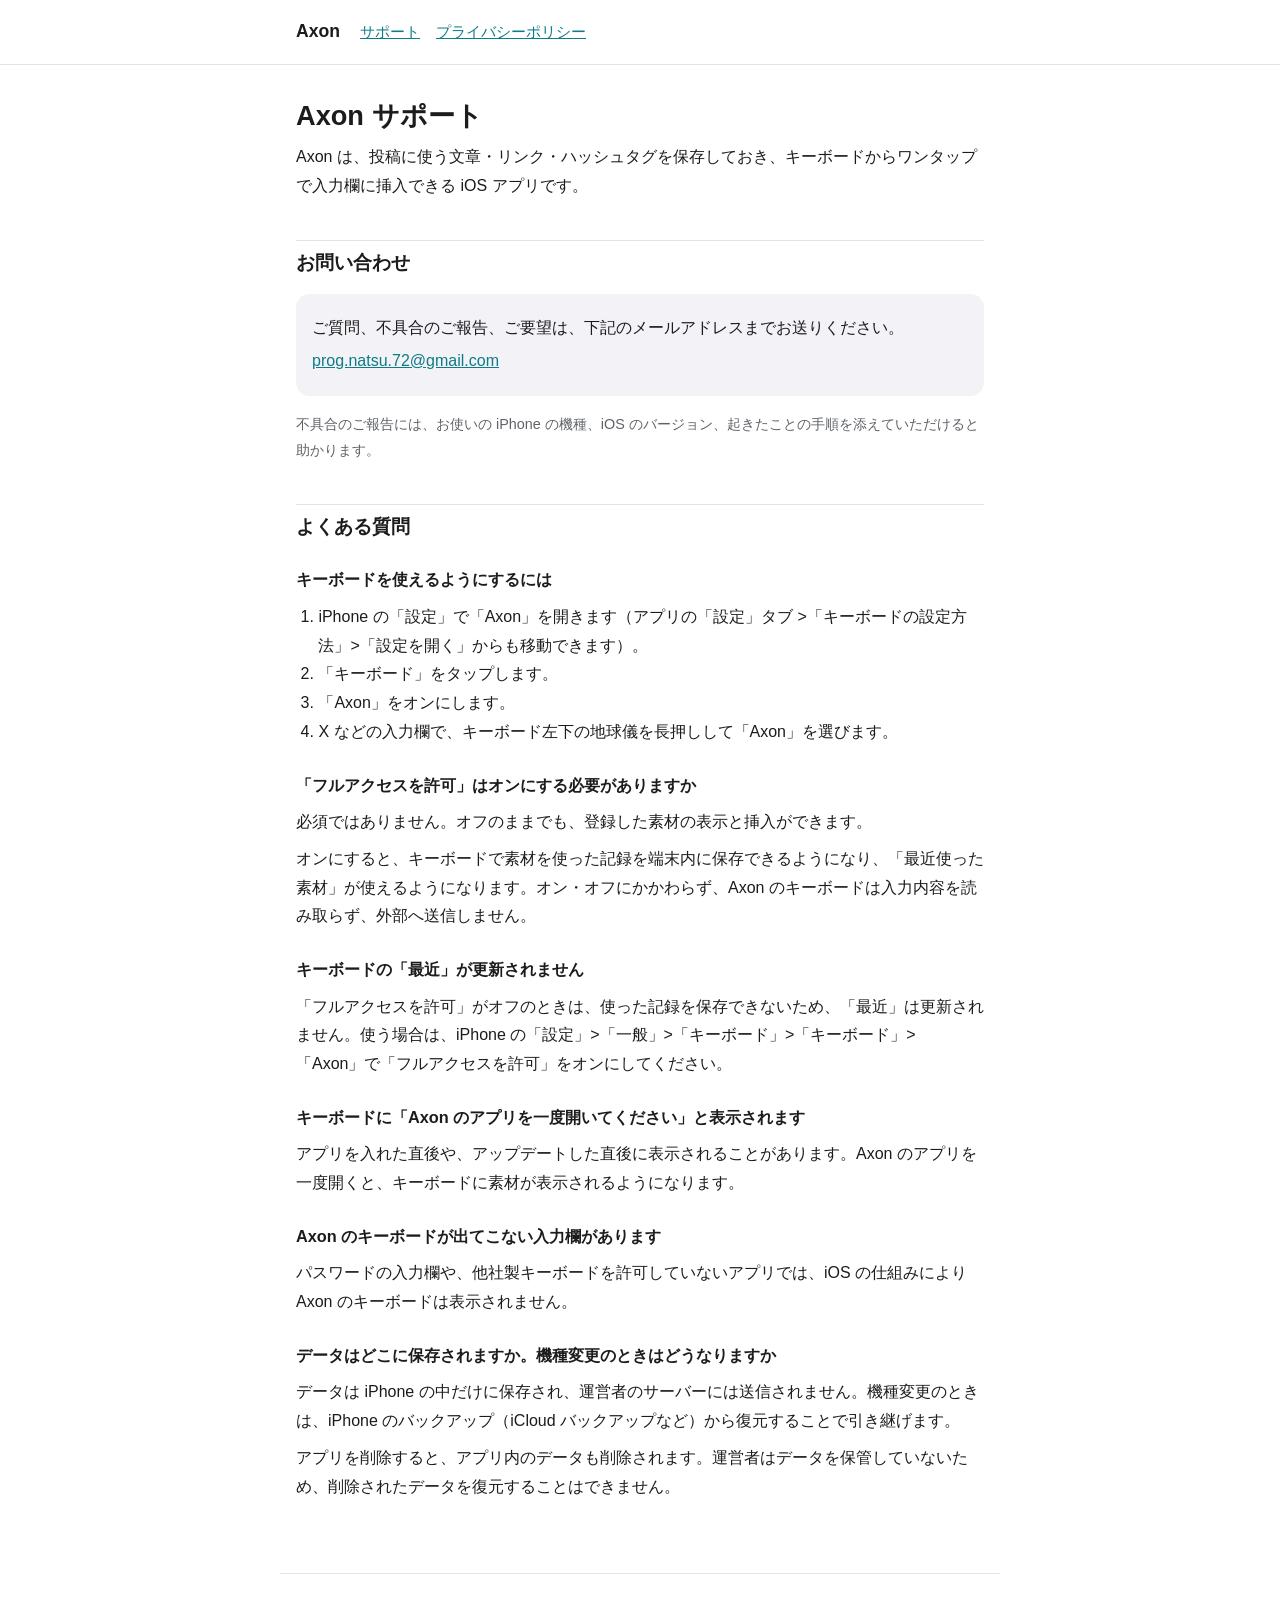
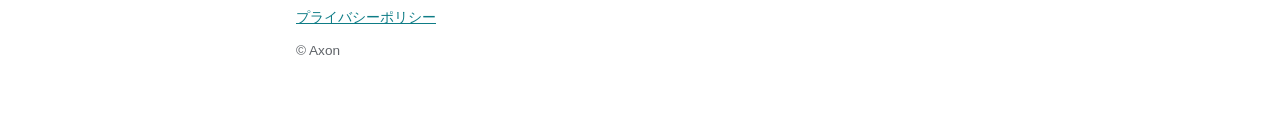
==== index.html @ 68b583a0 "サポートページとプライバシーポリシーを追加 Co-Authored-By: Claude Fable 5.2 <noreply@anthropic.com>" ====
<!doctype html>
<html lang="ja">
<head>
<meta charset="utf-8">
<meta name="viewport" content="width=device-width, initial-scale=1">
<title>Axon サポート</title>
<meta name="description" content="iOS アプリ Axon のサポートページ。お問い合わせ先と、よくある質問。">
<link rel="stylesheet" href="style.css">
</head>
<body>
<header class="site">
  <div class="inner">
    <a class="name" href="./">Axon</a>
    <nav>
      <a href="./">サポート</a>
      <a href="privacy/">プライバシーポリシー</a>
    </nav>
  </div>
</header>
<main>
  <h1>Axon サポート</h1>
  <p>Axon は、投稿に使う文章・リンク・ハッシュタグを保存しておき、キーボードからワンタップで入力欄に挿入できる iOS アプリです。</p>

  <h2>お問い合わせ</h2>
  <div class="card">
    <p>ご質問、不具合のご報告、ご要望は、下記のメールアドレスまでお送りください。</p>
    <p><a href="mailto:prog.natsu.72@gmail.com">prog.natsu.72@gmail.com</a></p>
  </div>
  <p class="meta">不具合のご報告には、お使いの iPhone の機種、iOS のバージョン、起きたことの手順を添えていただけると助かります。</p>

  <h2>よくある質問</h2>

  <h3>キーボードを使えるようにするには</h3>
  <ol>
    <li>iPhone の「設定」で「Axon」を開きます（アプリの「設定」タブ &gt;「キーボードの設定方法」&gt;「設定を開く」からも移動できます）。</li>
    <li>「キーボード」をタップします。</li>
    <li>「Axon」をオンにします。</li>
    <li>X などの入力欄で、キーボード左下の地球儀を長押しして「Axon」を選びます。</li>
  </ol>

  <h3>「フルアクセスを許可」はオンにする必要がありますか</h3>
  <p>必須ではありません。オフのままでも、登録した素材の表示と挿入ができます。</p>
  <p>オンにすると、キーボードで素材を使った記録を端末内に保存できるようになり、「最近使った素材」が使えるようになります。オン・オフにかかわらず、Axon のキーボードは入力内容を読み取らず、外部へ送信しません。</p>

  <h3>キーボードの「最近」が更新されません</h3>
  <p>「フルアクセスを許可」がオフのときは、使った記録を保存できないため、「最近」は更新されません。使う場合は、iPhone の「設定」&gt;「一般」&gt;「キーボード」&gt;「キーボード」&gt;「Axon」で「フルアクセスを許可」をオンにしてください。</p>

  <h3>キーボードに「Axon のアプリを一度開いてください」と表示されます</h3>
  <p>アプリを入れた直後や、アップデートした直後に表示されることがあります。Axon のアプリを一度開くと、キーボードに素材が表示されるようになります。</p>

  <h3>Axon のキーボードが出てこない入力欄があります</h3>
  <p>パスワードの入力欄や、他社製キーボードを許可していないアプリでは、iOS の仕組みにより Axon のキーボードは表示されません。</p>

  <h3>データはどこに保存されますか。機種変更のときはどうなりますか</h3>
  <p>データは iPhone の中だけに保存され、運営者のサーバーには送信されません。機種変更のときは、iPhone のバックアップ（iCloud バックアップなど）から復元することで引き継げます。</p>
  <p>アプリを削除すると、アプリ内のデータも削除されます。運営者はデータを保管していないため、削除されたデータを復元することはできません。</p>
</main>
<footer>
  <p><a href="privacy/">プライバシーポリシー</a></p>
  <p>&copy; Axon</p>
</footer>
</body>
</html>
---- style.css ----
:root {
  --bg: #ffffff;
  --surface: #f2f2f7;
  --text: #1c1c1e;
  --muted: #5f6368;
  --accent: #0e7c86;
  --border: #e3e3e8;
}
@media (prefers-color-scheme: dark) {
  :root {
    --bg: #111113;
    --surface: #1c1c1e;
    --text: #f2f2f7;
    --muted: #a1a1a8;
    --accent: #4fd1c5;
    --border: #2c2c2e;
  }
}
* { box-sizing: border-box; }
body {
  margin: 0;
  background: var(--bg);
  color: var(--text);
  font-family: -apple-system, BlinkMacSystemFont, "Hiragino Sans", "Noto Sans JP", "Yu Gothic", sans-serif;
  line-height: 1.8;
  -webkit-text-size-adjust: 100%;
}
main { max-width: 720px; margin: 0 auto; padding: 32px 16px 64px; }
header.site { border-bottom: 1px solid var(--border); }
header.site .inner { max-width: 720px; margin: 0 auto; padding: 16px; display: flex; gap: 20px; align-items: baseline; flex-wrap: wrap; }
header.site .name { font-weight: 700; font-size: 1.1rem; color: var(--text); text-decoration: none; }
header.site nav { display: flex; gap: 16px; font-size: 0.95rem; }
a { color: var(--accent); }
h1 { font-size: 1.7rem; line-height: 1.4; margin: 0 0 8px; }
h2 { font-size: 1.2rem; line-height: 1.5; margin: 40px 0 8px; padding-top: 8px; border-top: 1px solid var(--border); }
h3 { font-size: 1.02rem; margin: 24px 0 4px; }
p, ul, ol { margin: 8px 0; }
ul, ol { padding-left: 1.4em; }
.meta { color: var(--muted); font-size: 0.9rem; }
.card { background: var(--surface); border-radius: 14px; padding: 16px; margin: 16px 0; }
.card p { margin: 4px 0; }
footer { max-width: 720px; margin: 0 auto; padding: 24px 16px 48px; color: var(--muted); font-size: 0.85rem; border-top: 1px solid var(--border); }
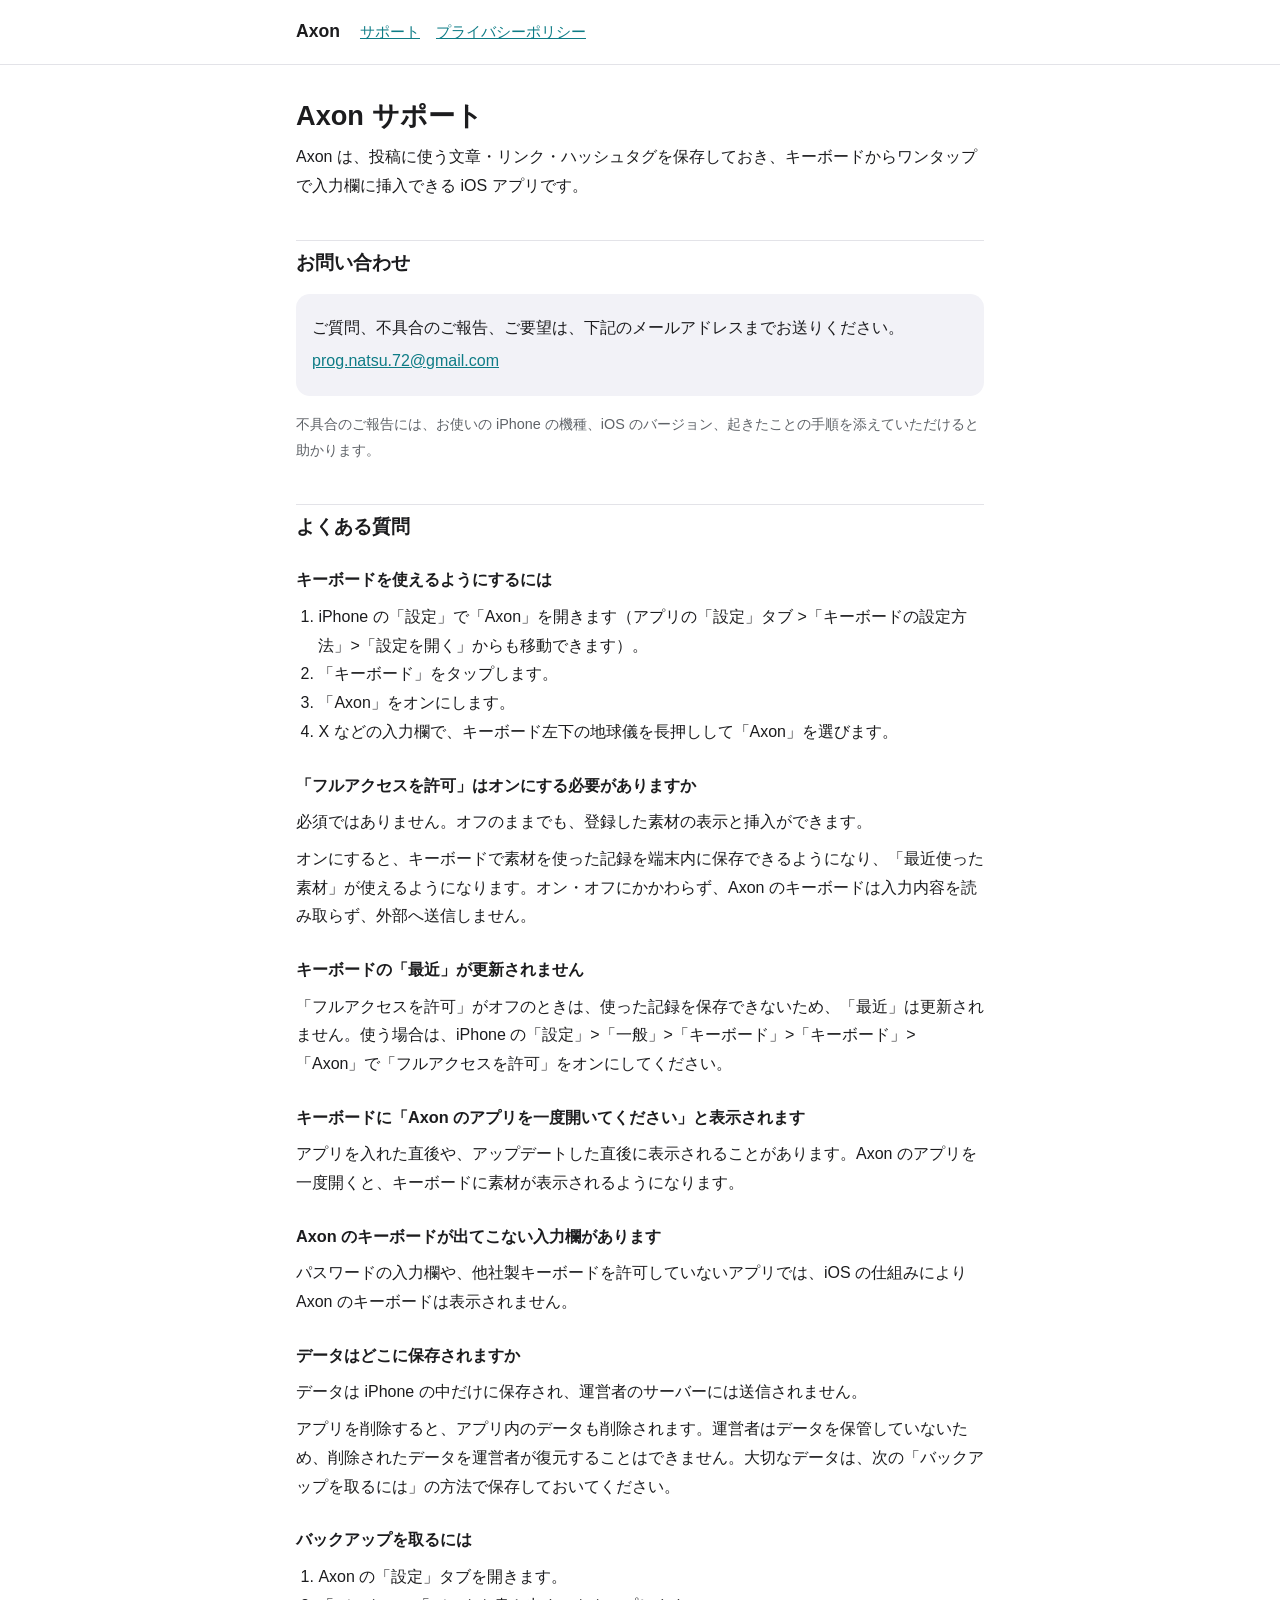
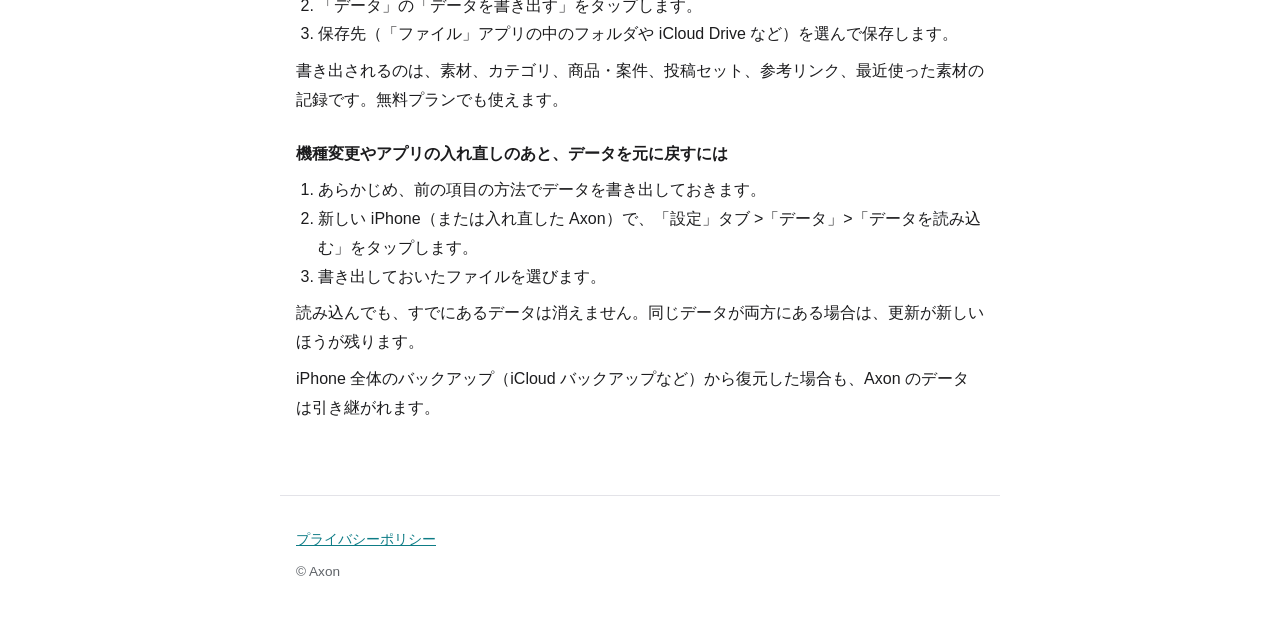
==== commit b1cf6e4d: "データの書き出しと読み込みの案内を追加 - サポート: バックアップの取り方と、機種変更・入れ直し後の戻し方 - プライバシーポリシー: 書き出したファイルの取り扱いの項目を追加  Co-Author" ====
--- a/index.html
+++ b/index.html
@@ -51,9 +51,26 @@
   <h3>Axon のキーボードが出てこない入力欄があります</h3>
   <p>パスワードの入力欄や、他社製キーボードを許可していないアプリでは、iOS の仕組みにより Axon のキーボードは表示されません。</p>
 
-  <h3>データはどこに保存されますか。機種変更のときはどうなりますか</h3>
-  <p>データは iPhone の中だけに保存され、運営者のサーバーには送信されません。機種変更のときは、iPhone のバックアップ（iCloud バックアップなど）から復元することで引き継げます。</p>
-  <p>アプリを削除すると、アプリ内のデータも削除されます。運営者はデータを保管していないため、削除されたデータを復元することはできません。</p>
+  <h3>データはどこに保存されますか</h3>
+  <p>データは iPhone の中だけに保存され、運営者のサーバーには送信されません。</p>
+  <p>アプリを削除すると、アプリ内のデータも削除されます。運営者はデータを保管していないため、削除されたデータを運営者が復元することはできません。大切なデータは、次の「バックアップを取るには」の方法で保存しておいてください。</p>
+
+  <h3>バックアップを取るには</h3>
+  <ol>
+    <li>Axon の「設定」タブを開きます。</li>
+    <li>「データ」の「データを書き出す」をタップします。</li>
+    <li>保存先（「ファイル」アプリの中のフォルダや iCloud Drive など）を選んで保存します。</li>
+  </ol>
+  <p>書き出されるのは、素材、カテゴリ、商品・案件、投稿セット、参考リンク、最近使った素材の記録です。無料プランでも使えます。</p>
+
+  <h3>機種変更やアプリの入れ直しのあと、データを元に戻すには</h3>
+  <ol>
+    <li>あらかじめ、前の項目の方法でデータを書き出しておきます。</li>
+    <li>新しい iPhone（または入れ直した Axon）で、「設定」タブ &gt;「データ」&gt;「データを読み込む」をタップします。</li>
+    <li>書き出しておいたファイルを選びます。</li>
+  </ol>
+  <p>読み込んでも、すでにあるデータは消えません。同じデータが両方にある場合は、更新が新しいほうが残ります。</p>
+  <p>iPhone 全体のバックアップ（iCloud バックアップなど）から復元した場合も、Axon のデータは引き継がれます。</p>
 </main>
 <footer>
   <p><a href="privacy/">プライバシーポリシー</a></p>
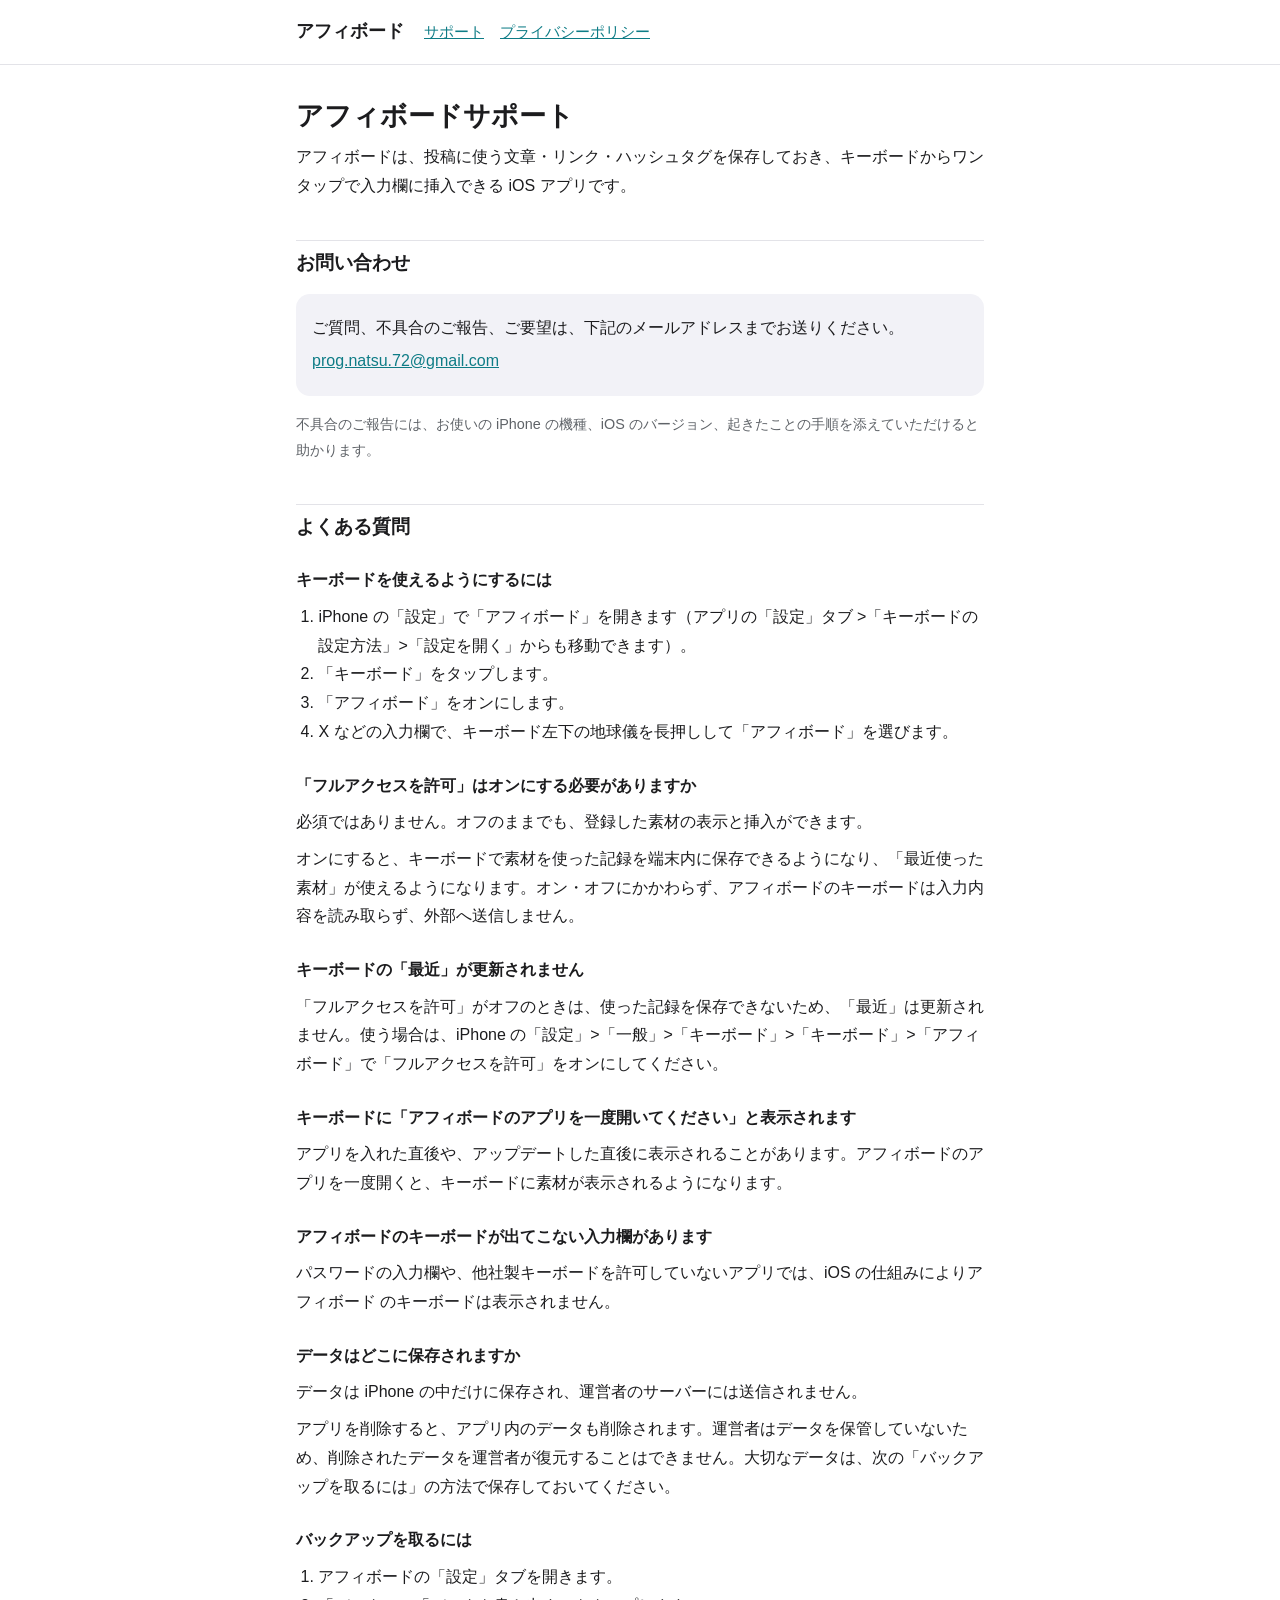
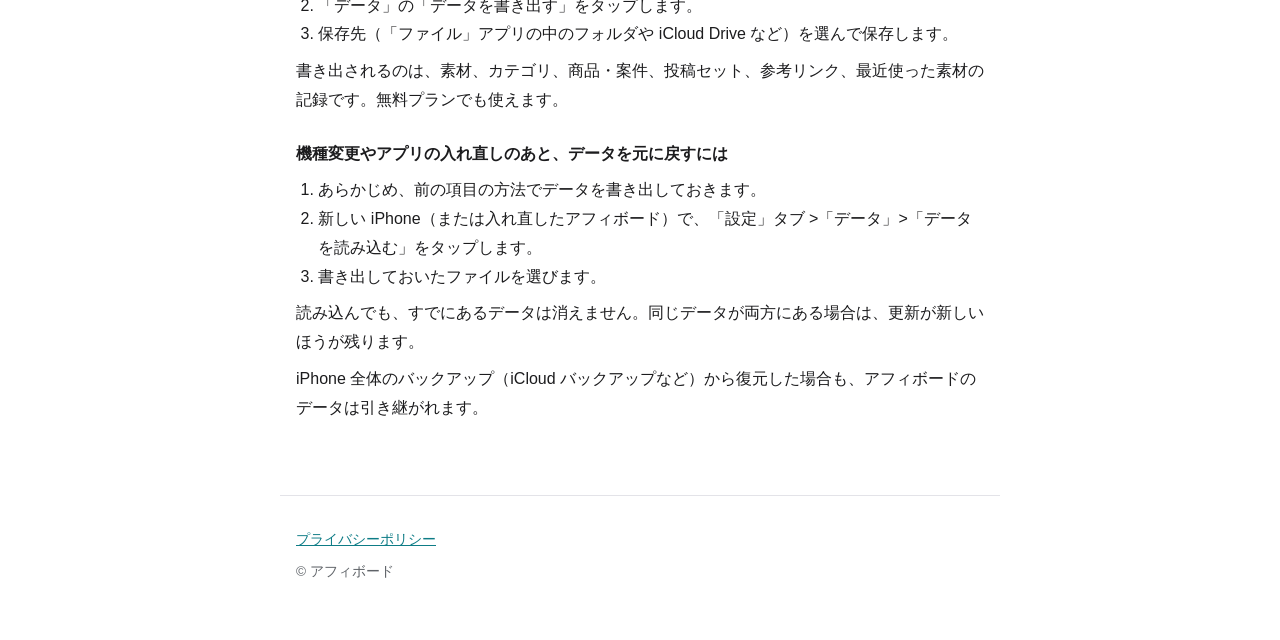
==== commit a84354b9: "アプリ名をアフィボードに変更 Co-Authored-By: Claude Fable 5.2 <noreply@anthropic.com>" ====
--- a/index.html
+++ b/index.html
@@ -3,14 +3,14 @@
 <head>
 <meta charset="utf-8">
 <meta name="viewport" content="width=device-width, initial-scale=1">
-<title>Axon サポート</title>
-<meta name="description" content="iOS アプリ Axon のサポートページ。お問い合わせ先と、よくある質問。">
+<title>アフィボードサポート</title>
+<meta name="description" content="iOS アプリアフィボード のサポートページ。お問い合わせ先と、よくある質問。">
 <link rel="stylesheet" href="style.css">
 </head>
 <body>
 <header class="site">
   <div class="inner">
-    <a class="name" href="./">Axon</a>
+    <a class="name" href="./">アフィボード</a>
     <nav>
       <a href="./">サポート</a>
       <a href="privacy/">プライバシーポリシー</a>
@@ -18,8 +18,8 @@
   </div>
 </header>
 <main>
-  <h1>Axon サポート</h1>
-  <p>Axon は、投稿に使う文章・リンク・ハッシュタグを保存しておき、キーボードからワンタップで入力欄に挿入できる iOS アプリです。</p>
+  <h1>アフィボードサポート</h1>
+  <p>アフィボードは、投稿に使う文章・リンク・ハッシュタグを保存しておき、キーボードからワンタップで入力欄に挿入できる iOS アプリです。</p>
 
   <h2>お問い合わせ</h2>
   <div class="card">
@@ -32,24 +32,24 @@
 
   <h3>キーボードを使えるようにするには</h3>
   <ol>
-    <li>iPhone の「設定」で「Axon」を開きます（アプリの「設定」タブ &gt;「キーボードの設定方法」&gt;「設定を開く」からも移動できます）。</li>
+    <li>iPhone の「設定」で「アフィボード」を開きます（アプリの「設定」タブ &gt;「キーボードの設定方法」&gt;「設定を開く」からも移動できます）。</li>
     <li>「キーボード」をタップします。</li>
-    <li>「Axon」をオンにします。</li>
-    <li>X などの入力欄で、キーボード左下の地球儀を長押しして「Axon」を選びます。</li>
+    <li>「アフィボード」をオンにします。</li>
+    <li>X などの入力欄で、キーボード左下の地球儀を長押しして「アフィボード」を選びます。</li>
   </ol>
 
   <h3>「フルアクセスを許可」はオンにする必要がありますか</h3>
   <p>必須ではありません。オフのままでも、登録した素材の表示と挿入ができます。</p>
-  <p>オンにすると、キーボードで素材を使った記録を端末内に保存できるようになり、「最近使った素材」が使えるようになります。オン・オフにかかわらず、Axon のキーボードは入力内容を読み取らず、外部へ送信しません。</p>
+  <p>オンにすると、キーボードで素材を使った記録を端末内に保存できるようになり、「最近使った素材」が使えるようになります。オン・オフにかかわらず、アフィボードのキーボードは入力内容を読み取らず、外部へ送信しません。</p>
 
   <h3>キーボードの「最近」が更新されません</h3>
-  <p>「フルアクセスを許可」がオフのときは、使った記録を保存できないため、「最近」は更新されません。使う場合は、iPhone の「設定」&gt;「一般」&gt;「キーボード」&gt;「キーボード」&gt;「Axon」で「フルアクセスを許可」をオンにしてください。</p>
+  <p>「フルアクセスを許可」がオフのときは、使った記録を保存できないため、「最近」は更新されません。使う場合は、iPhone の「設定」&gt;「一般」&gt;「キーボード」&gt;「キーボード」&gt;「アフィボード」で「フルアクセスを許可」をオンにしてください。</p>
 
-  <h3>キーボードに「Axon のアプリを一度開いてください」と表示されます</h3>
-  <p>アプリを入れた直後や、アップデートした直後に表示されることがあります。Axon のアプリを一度開くと、キーボードに素材が表示されるようになります。</p>
+  <h3>キーボードに「アフィボードのアプリを一度開いてください」と表示されます</h3>
+  <p>アプリを入れた直後や、アップデートした直後に表示されることがあります。アフィボードのアプリを一度開くと、キーボードに素材が表示されるようになります。</p>
 
-  <h3>Axon のキーボードが出てこない入力欄があります</h3>
-  <p>パスワードの入力欄や、他社製キーボードを許可していないアプリでは、iOS の仕組みにより Axon のキーボードは表示されません。</p>
+  <h3>アフィボードのキーボードが出てこない入力欄があります</h3>
+  <p>パスワードの入力欄や、他社製キーボードを許可していないアプリでは、iOS の仕組みによりアフィボード のキーボードは表示されません。</p>
 
   <h3>データはどこに保存されますか</h3>
   <p>データは iPhone の中だけに保存され、運営者のサーバーには送信されません。</p>
@@ -57,7 +57,7 @@
 
   <h3>バックアップを取るには</h3>
   <ol>
-    <li>Axon の「設定」タブを開きます。</li>
+    <li>アフィボードの「設定」タブを開きます。</li>
     <li>「データ」の「データを書き出す」をタップします。</li>
     <li>保存先（「ファイル」アプリの中のフォルダや iCloud Drive など）を選んで保存します。</li>
   </ol>
@@ -66,15 +66,15 @@
   <h3>機種変更やアプリの入れ直しのあと、データを元に戻すには</h3>
   <ol>
     <li>あらかじめ、前の項目の方法でデータを書き出しておきます。</li>
-    <li>新しい iPhone（または入れ直した Axon）で、「設定」タブ &gt;「データ」&gt;「データを読み込む」をタップします。</li>
+    <li>新しい iPhone（または入れ直したアフィボード）で、「設定」タブ &gt;「データ」&gt;「データを読み込む」をタップします。</li>
     <li>書き出しておいたファイルを選びます。</li>
   </ol>
   <p>読み込んでも、すでにあるデータは消えません。同じデータが両方にある場合は、更新が新しいほうが残ります。</p>
-  <p>iPhone 全体のバックアップ（iCloud バックアップなど）から復元した場合も、Axon のデータは引き継がれます。</p>
+  <p>iPhone 全体のバックアップ（iCloud バックアップなど）から復元した場合も、アフィボードのデータは引き継がれます。</p>
 </main>
 <footer>
   <p><a href="privacy/">プライバシーポリシー</a></p>
-  <p>&copy; Axon</p>
+  <p>&copy; アフィボード</p>
 </footer>
 </body>
 </html>
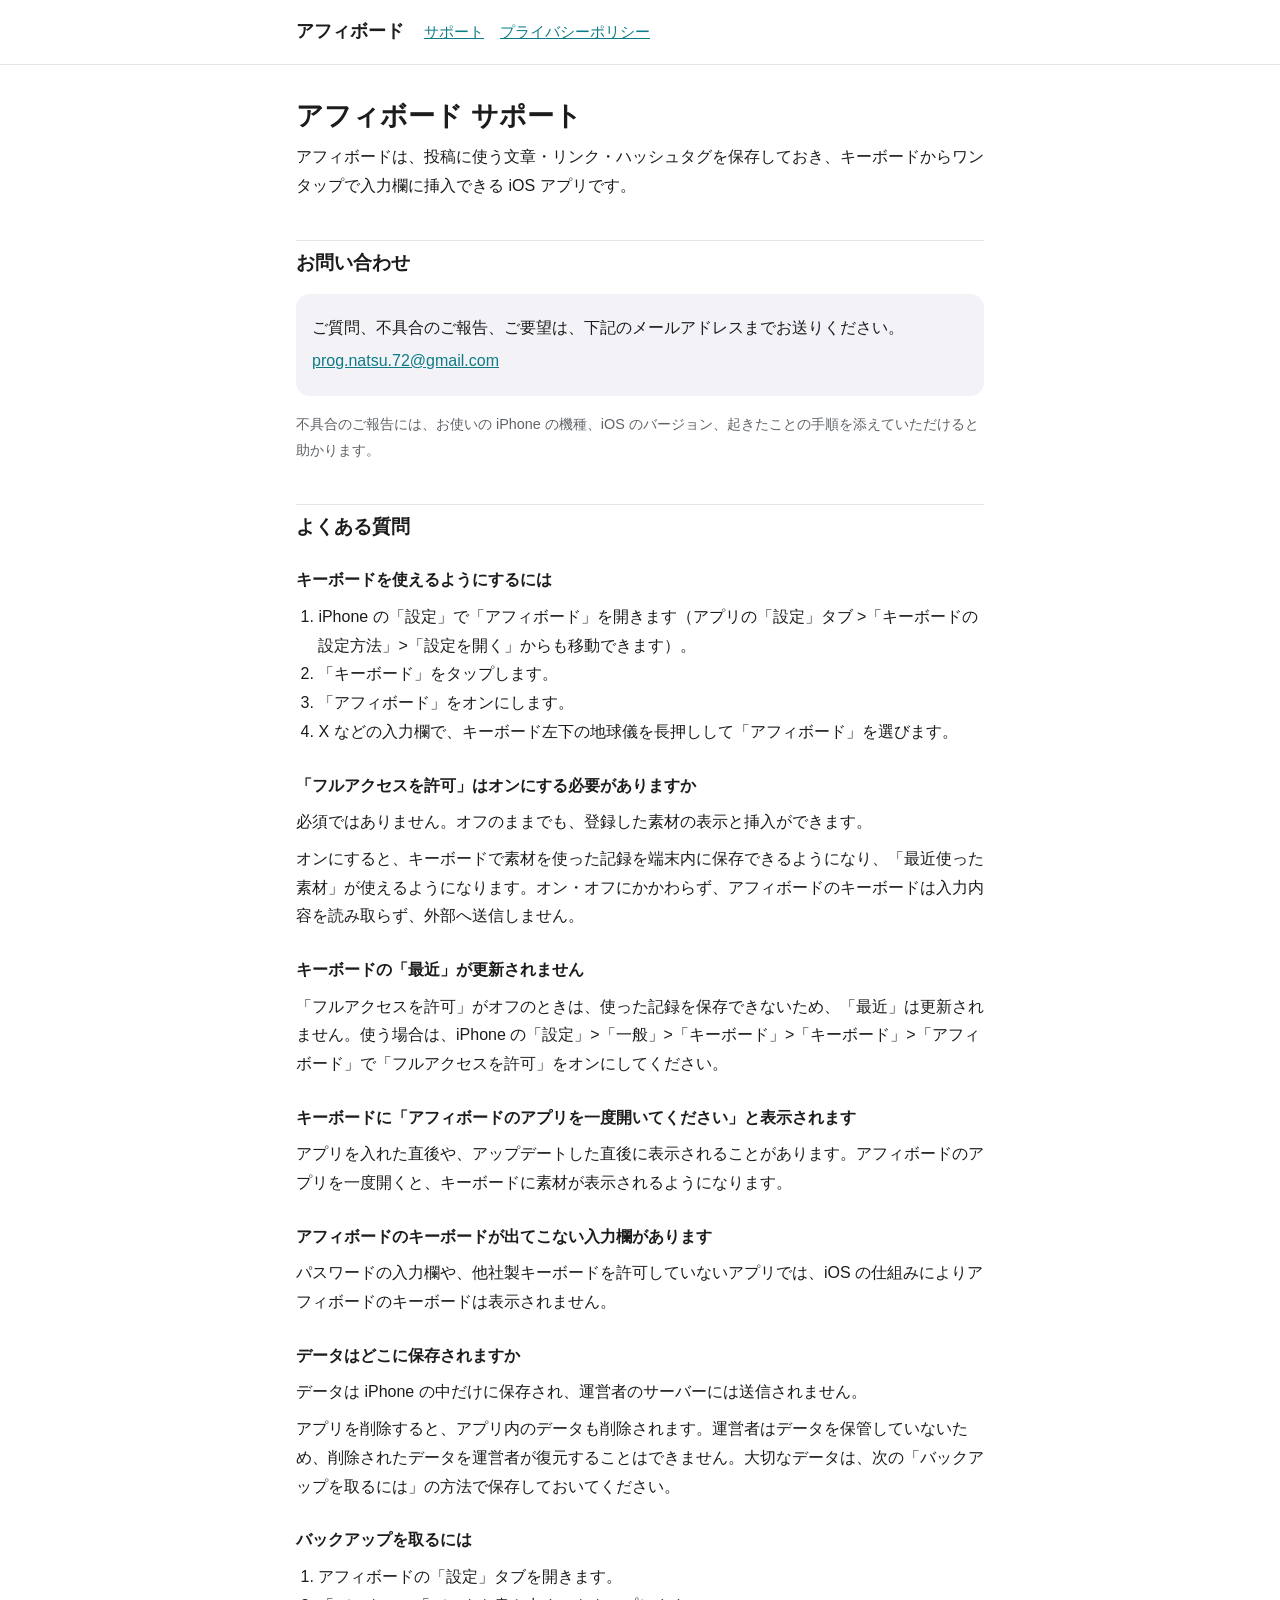
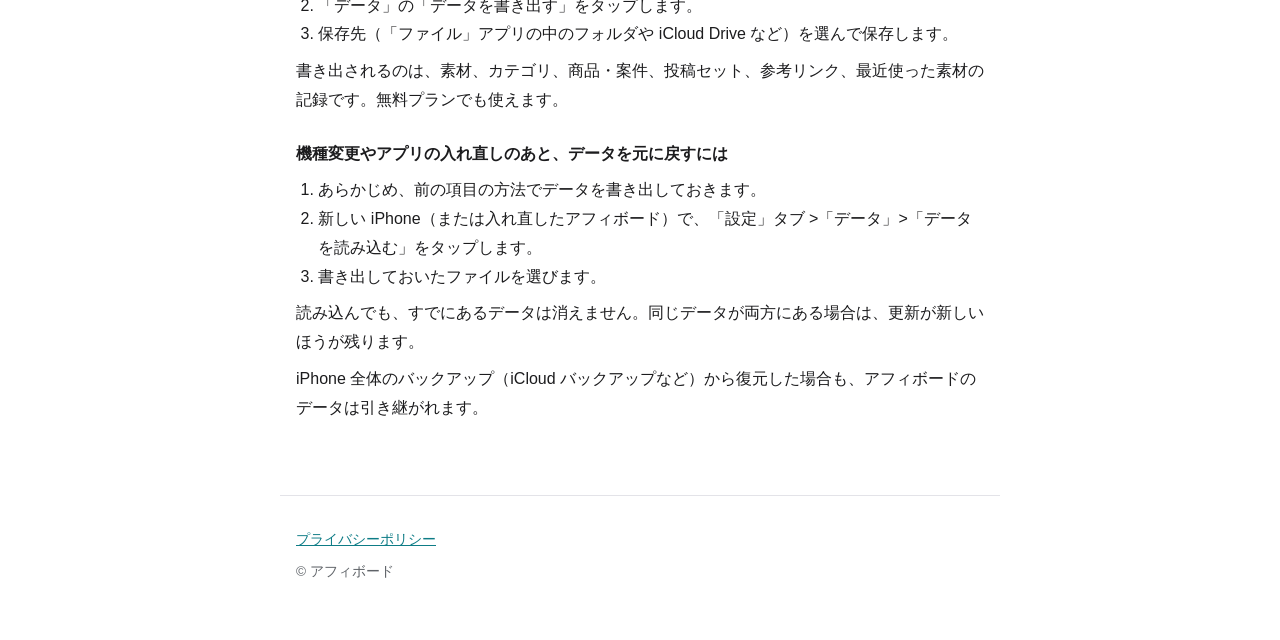
==== commit 88654a44: "文言の空白を整える Co-Authored-By: Claude Fable 5.2 <noreply@anthropic.com>" ====
--- a/index.html
+++ b/index.html
@@ -3,8 +3,8 @@
 <head>
 <meta charset="utf-8">
 <meta name="viewport" content="width=device-width, initial-scale=1">
-<title>アフィボードサポート</title>
-<meta name="description" content="iOS アプリアフィボード のサポートページ。お問い合わせ先と、よくある質問。">
+<title>アフィボード サポート</title>
+<meta name="description" content="iOS アプリ「アフィボード」のサポートページ。お問い合わせ先と、よくある質問。">
 <link rel="stylesheet" href="style.css">
 </head>
 <body>
@@ -18,7 +18,7 @@
   </div>
 </header>
 <main>
-  <h1>アフィボードサポート</h1>
+  <h1>アフィボード サポート</h1>
   <p>アフィボードは、投稿に使う文章・リンク・ハッシュタグを保存しておき、キーボードからワンタップで入力欄に挿入できる iOS アプリです。</p>
 
   <h2>お問い合わせ</h2>
@@ -49,7 +49,7 @@
   <p>アプリを入れた直後や、アップデートした直後に表示されることがあります。アフィボードのアプリを一度開くと、キーボードに素材が表示されるようになります。</p>
 
   <h3>アフィボードのキーボードが出てこない入力欄があります</h3>
-  <p>パスワードの入力欄や、他社製キーボードを許可していないアプリでは、iOS の仕組みによりアフィボード のキーボードは表示されません。</p>
+  <p>パスワードの入力欄や、他社製キーボードを許可していないアプリでは、iOS の仕組みによりアフィボードのキーボードは表示されません。</p>
 
   <h3>データはどこに保存されますか</h3>
   <p>データは iPhone の中だけに保存され、運営者のサーバーには送信されません。</p>
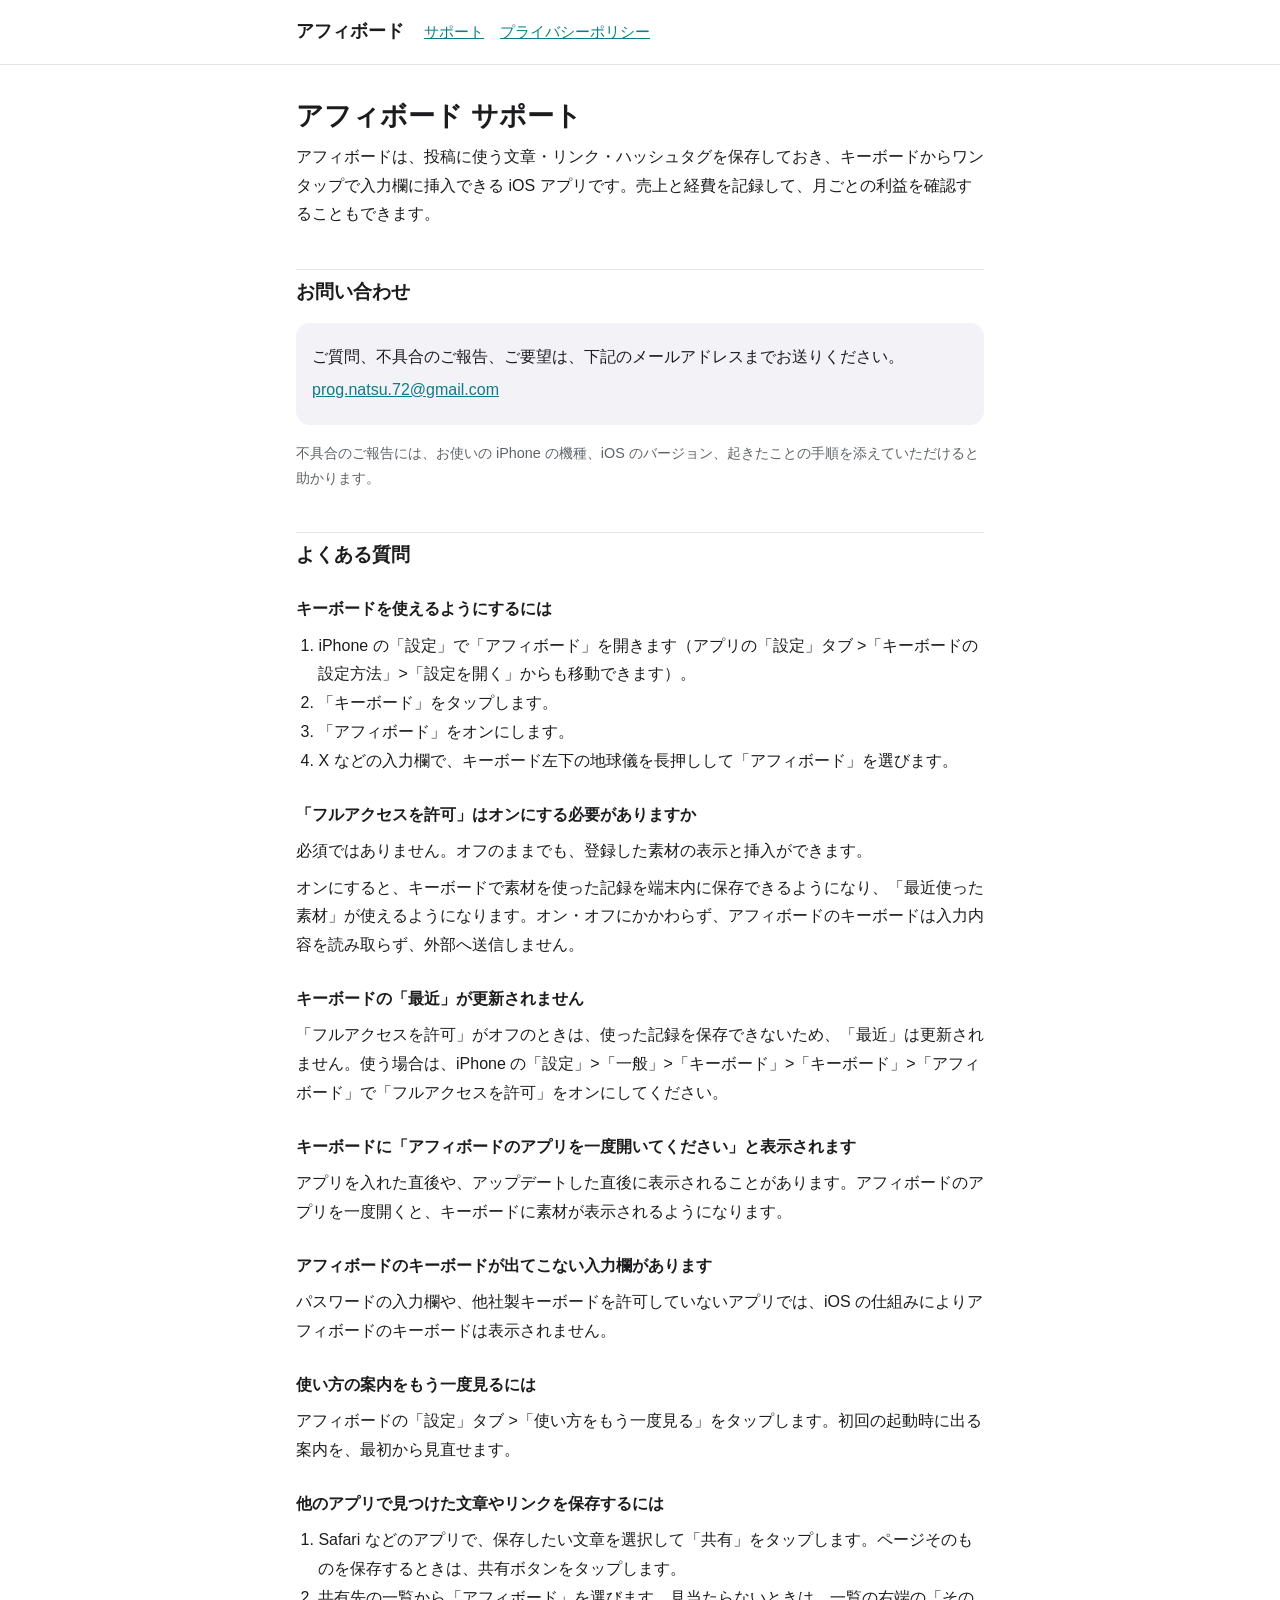
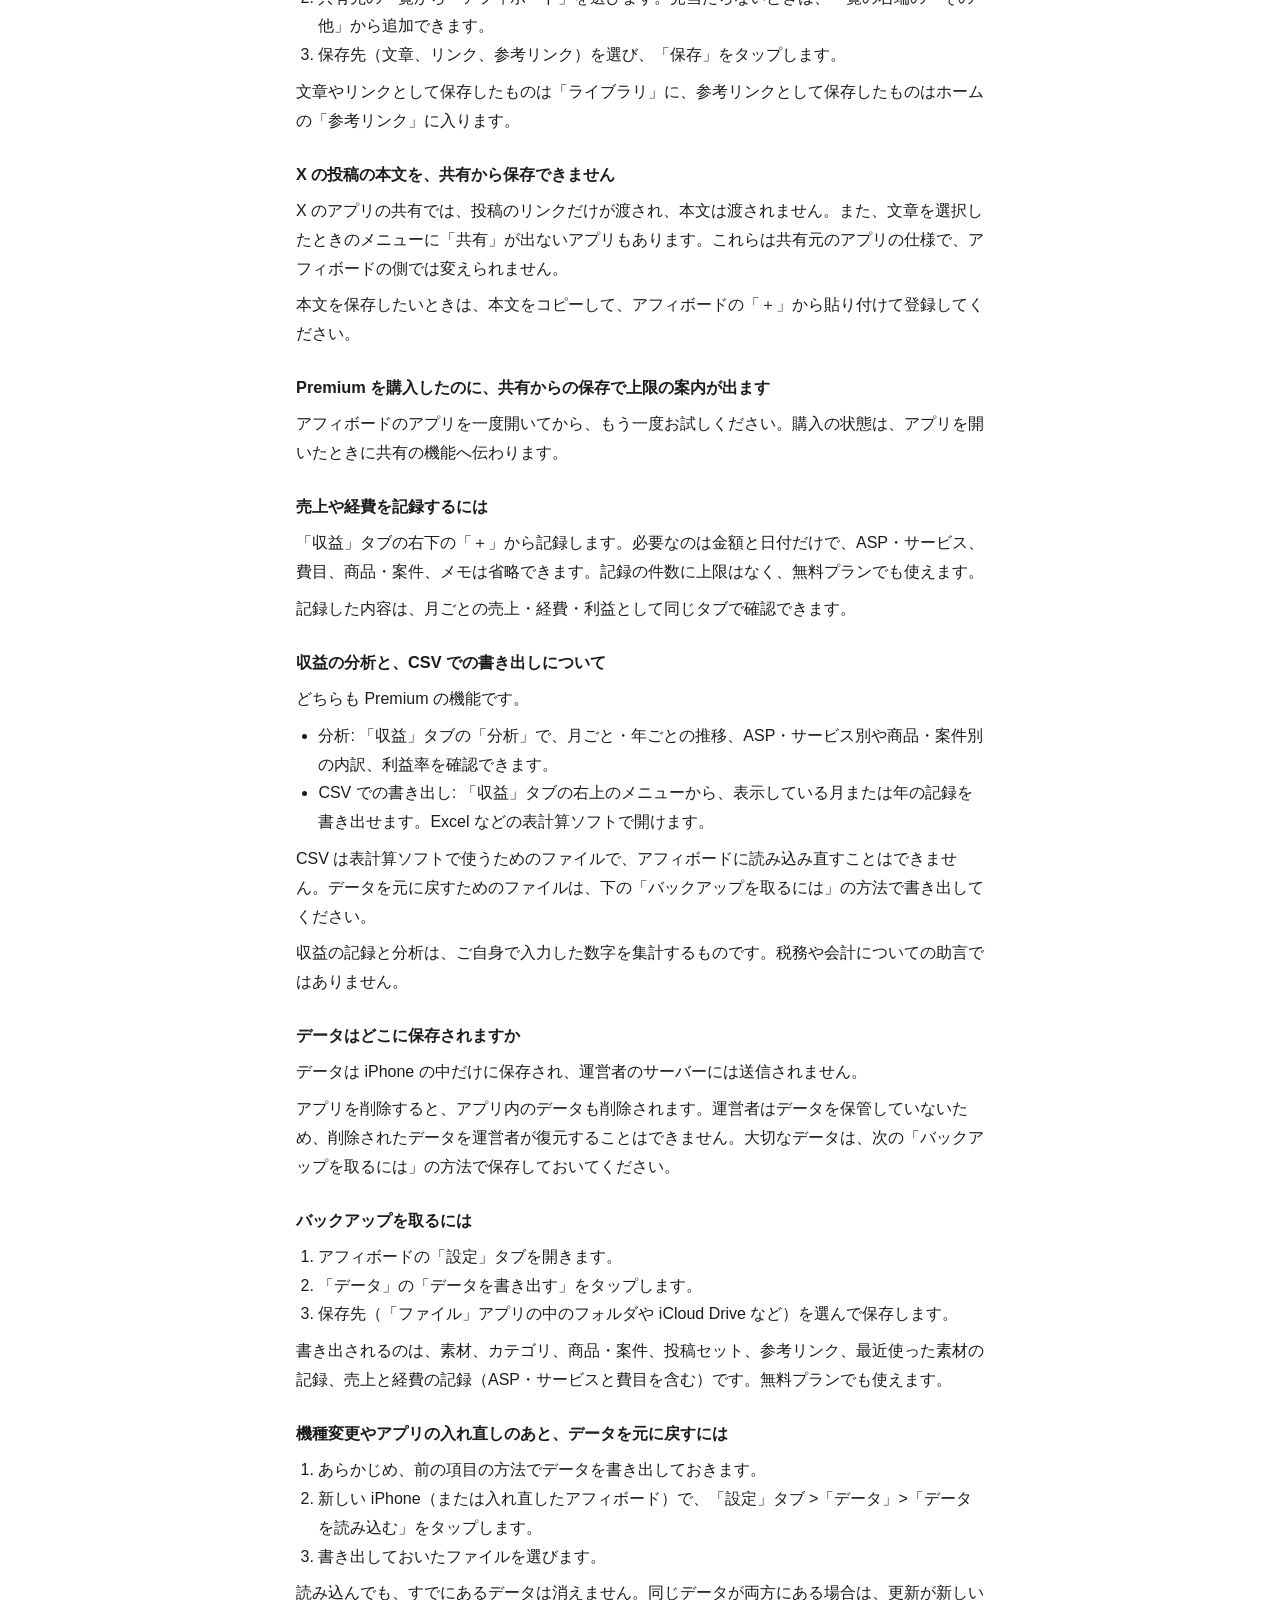
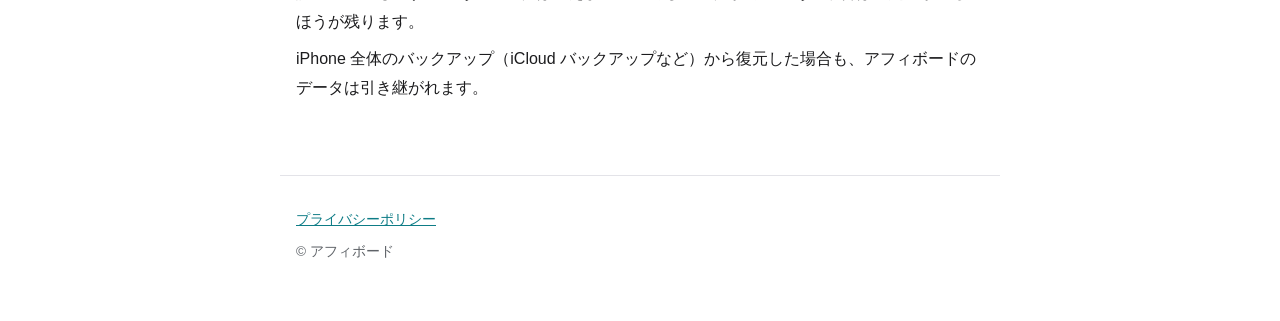
==== commit 22600be7: "共有からの取り込みと、収益の記録・分析について追記 プライバシーポリシー: - 端末内に保存する情報に、共有から保存した文章とリンク、売上と経費の記録を追加 - 「他のアプリからの共有について」を新設" ====
--- a/index.html
+++ b/index.html
@@ -19,7 +19,7 @@
 </header>
 <main>
   <h1>アフィボード サポート</h1>
-  <p>アフィボードは、投稿に使う文章・リンク・ハッシュタグを保存しておき、キーボードからワンタップで入力欄に挿入できる iOS アプリです。</p>
+  <p>アフィボードは、投稿に使う文章・リンク・ハッシュタグを保存しておき、キーボードからワンタップで入力欄に挿入できる iOS アプリです。売上と経費を記録して、月ごとの利益を確認することもできます。</p>
 
   <h2>お問い合わせ</h2>
   <div class="card">
@@ -51,6 +51,37 @@
   <h3>アフィボードのキーボードが出てこない入力欄があります</h3>
   <p>パスワードの入力欄や、他社製キーボードを許可していないアプリでは、iOS の仕組みによりアフィボードのキーボードは表示されません。</p>
 
+  <h3>使い方の案内をもう一度見るには</h3>
+  <p>アフィボードの「設定」タブ &gt;「使い方をもう一度見る」をタップします。初回の起動時に出る案内を、最初から見直せます。</p>
+
+  <h3>他のアプリで見つけた文章やリンクを保存するには</h3>
+  <ol>
+    <li>Safari などのアプリで、保存したい文章を選択して「共有」をタップします。ページそのものを保存するときは、共有ボタンをタップします。</li>
+    <li>共有先の一覧から「アフィボード」を選びます。見当たらないときは、一覧の右端の「その他」から追加できます。</li>
+    <li>保存先（文章、リンク、参考リンク）を選び、「保存」をタップします。</li>
+  </ol>
+  <p>文章やリンクとして保存したものは「ライブラリ」に、参考リンクとして保存したものはホームの「参考リンク」に入ります。</p>
+
+  <h3>X の投稿の本文を、共有から保存できません</h3>
+  <p>X のアプリの共有では、投稿のリンクだけが渡され、本文は渡されません。また、文章を選択したときのメニューに「共有」が出ないアプリもあります。これらは共有元のアプリの仕様で、アフィボードの側では変えられません。</p>
+  <p>本文を保存したいときは、本文をコピーして、アフィボードの「＋」から貼り付けて登録してください。</p>
+
+  <h3>Premium を購入したのに、共有からの保存で上限の案内が出ます</h3>
+  <p>アフィボードのアプリを一度開いてから、もう一度お試しください。購入の状態は、アプリを開いたときに共有の機能へ伝わります。</p>
+
+  <h3>売上や経費を記録するには</h3>
+  <p>「収益」タブの右下の「＋」から記録します。必要なのは金額と日付だけで、ASP・サービス、費目、商品・案件、メモは省略できます。記録の件数に上限はなく、無料プランでも使えます。</p>
+  <p>記録した内容は、月ごとの売上・経費・利益として同じタブで確認できます。</p>
+
+  <h3>収益の分析と、CSV での書き出しについて</h3>
+  <p>どちらも Premium の機能です。</p>
+  <ul>
+    <li>分析: 「収益」タブの「分析」で、月ごと・年ごとの推移、ASP・サービス別や商品・案件別の内訳、利益率を確認できます。</li>
+    <li>CSV での書き出し: 「収益」タブの右上のメニューから、表示している月または年の記録を書き出せます。Excel などの表計算ソフトで開けます。</li>
+  </ul>
+  <p>CSV は表計算ソフトで使うためのファイルで、アフィボードに読み込み直すことはできません。データを元に戻すためのファイルは、下の「バックアップを取るには」の方法で書き出してください。</p>
+  <p>収益の記録と分析は、ご自身で入力した数字を集計するものです。税務や会計についての助言ではありません。</p>
+
   <h3>データはどこに保存されますか</h3>
   <p>データは iPhone の中だけに保存され、運営者のサーバーには送信されません。</p>
   <p>アプリを削除すると、アプリ内のデータも削除されます。運営者はデータを保管していないため、削除されたデータを運営者が復元することはできません。大切なデータは、次の「バックアップを取るには」の方法で保存しておいてください。</p>
@@ -61,7 +92,7 @@
     <li>「データ」の「データを書き出す」をタップします。</li>
     <li>保存先（「ファイル」アプリの中のフォルダや iCloud Drive など）を選んで保存します。</li>
   </ol>
-  <p>書き出されるのは、素材、カテゴリ、商品・案件、投稿セット、参考リンク、最近使った素材の記録です。無料プランでも使えます。</p>
+  <p>書き出されるのは、素材、カテゴリ、商品・案件、投稿セット、参考リンク、最近使った素材の記録、売上と経費の記録（ASP・サービスと費目を含む）です。無料プランでも使えます。</p>
 
   <h3>機種変更やアプリの入れ直しのあと、データを元に戻すには</h3>
   <ol>
